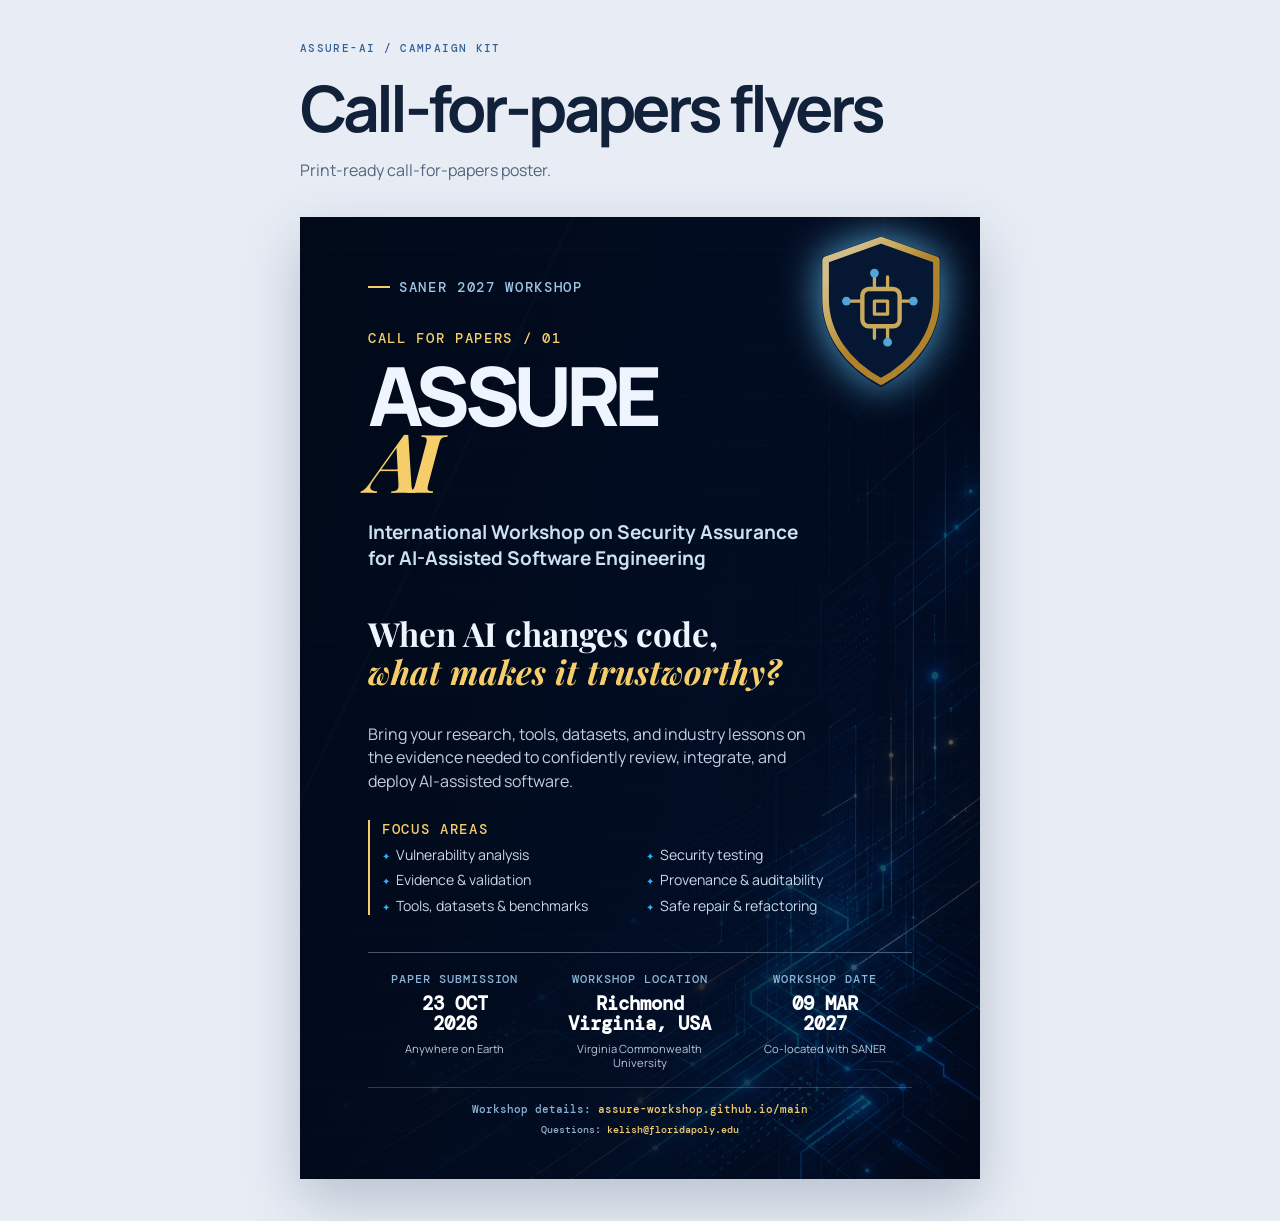
==== flyers/index.html @ e517605e "Adding workshop flyers Co-Authored-By: Claude Sonnet 5 <noreply@anthropic.com>" ====
<!doctype html>
<html lang="en">
<head>
  <meta charset="utf-8">
  <meta name="viewport" content="width=device-width, initial-scale=1">
  <meta name="description" content="ASSURE-AI 2027 call-for-papers campaign flyers.">
  <title>ASSURE-AI 2027 — Campaign Flyers</title>
  <link rel="stylesheet" href="flyers.css">
</head>
<body>
  <main>
    <header class="campaign-intro">
      <p class="overline">ASSURE-AI / Campaign kit</p>
      <h1>Call-for-papers flyers</h1>
      <p>Print-ready call-for-papers poster.</p>
    </header>

    <section class="artboard poster" aria-label="A4 print poster">
      <div class="visual"></div><div class="mesh"></div>
      <div class="poster-content">
        <p class="kicker"><span></span> SANER 2027 workshop</p>
        <p class="issue">CALL FOR PAPERS / 01</p>
        <h2>ASSURE<br><i>AI</i></h2>
        <p class="deck">International Workshop on Security Assurance for AI-Assisted Software Engineering</p>
        <div class="question">When AI changes code,<br><strong>what makes it trustworthy?</strong></div>
        <p class="copy">Bring your research, tools, datasets, and industry lessons on the evidence needed to confidently review, integrate, and deploy AI-assisted software.</p>
        <section class="focus-areas" aria-label="Focus areas">
          <p>Focus areas</p>
          <ul>
            <li>Vulnerability analysis</li>
            <li>Security testing</li>
            <li>Evidence &amp; validation</li>
            <li>Provenance &amp; auditability</li>
            <li>Tools, datasets &amp; benchmarks</li>
            <li>Safe repair &amp; refactoring</li>
          </ul>
        </section>
        <section class="event-panel" aria-label="Workshop location, website, and submission date">
          <div class="event-details">
            <div class="event-submission">
              <p>Paper submission</p>
              <strong>23 OCT<br>2026</strong>
              <small>Anywhere on Earth</small>
            </div>
            <div class="event-location">
              <p>Workshop location</p>
              <strong>Richmond<br>Virginia, USA</strong>
              <small>Virginia Commonwealth University</small>
            </div>
            <div class="event-date">
              <p>Workshop date</p>
              <strong>09 MAR<br>2027</strong>
              <small>Co-located with SANER</small>
            </div>
          </div>
          <div class="submission-strip">
            <p>Workshop details: <a href="https://assure-workshop.github.io/main/" target="_blank" rel="noopener">assure-workshop.github.io/main</a></p>
            <p>Questions: <a href="mailto:kelish@floridapoly.edu">kelish@floridapoly.edu</a></p>
          </div>
        </section>
      </div>
    </section>

  </main>
</body>
</html>
---- flyers/flyers.css ----
@import url('https://fonts.googleapis.com/css2?family=DM+Mono:wght@400;500&family=Manrope:wght@500;700;800&family=Playfair+Display:ital,wght@0,700;1,700&display=swap');

:root { --ink:#eef5ff; --blue:#06152d; --gold:#f5cd6b; --cyan:#29b7ff; }
* { box-sizing:border-box; }
body { margin:0; background:#e8edf5; color:#12213a; font-family:Manrope,Arial,sans-serif; }
main { max-width:1450px; margin:auto; padding:42px; display:flex; flex-direction:column; align-items:center; gap:36px; }
.campaign-intro { width:min(100%,680px); }
.campaign-intro p { margin:0; color:#52657e; }.campaign-intro h1 { margin:.12em 0; font-size:clamp(2rem,5vw,4rem); letter-spacing:-.06em; }
.overline,.issue,.kicker { font:500 .71rem/1.3 "DM Mono",monospace; letter-spacing:.12em; text-transform:uppercase; }
.overline { color:#316194!important; }
.artboard { position:relative; overflow:hidden; isolation:isolate; color:var(--ink); background:var(--blue); box-shadow:0 22px 55px #1c34513c; }
.visual { position:absolute; inset:0; background-image:linear-gradient(100deg,rgba(1,10,25,.98) 2%,rgba(2,13,35,.91) 58%,rgba(2,10,28,.56) 100%),url('assets/blueprint-backdrop.png'); background-size:cover; background-position:center; z-index:-2; }
.mesh { position:absolute; inset:0; z-index:-1; opacity:.22; background:linear-gradient(115deg,transparent 24%,#4ebeff1c 24.1%,transparent 24.4%),repeating-linear-gradient(0deg,transparent 0 47px,#52b6ff0c 48px 49px); mix-blend-mode:screen; }
.poster { grid-row:span 2; width:min(100%,680px); aspect-ratio:210/297; justify-self:center; container-type:inline-size; }
.poster::after { content:""; position:absolute; z-index:-1; width:25%; aspect-ratio:1; right:2%; top:1%; background:url('assets/assure-ai-icon.svg') center/contain no-repeat; opacity:.82; filter:drop-shadow(0 0 20px #64c7ff); pointer-events:none; }
.poster-content { height:100%; padding:9% 10% 6%; display:flex; flex-direction:column; }.kicker { margin:0; color:#9fc6e6; display:flex; align-items:center; gap:9px; font-size:clamp(.86rem,2.05cqw,1rem); }.kicker span{width:22px;height:2px;background:var(--gold);display:inline-block}.issue { color:var(--gold); margin:6% 0 0; font-size:clamp(.86rem,2.05cqw,1rem); }
.poster h2 { margin:.18em 0 0; font-size:clamp(3.6rem,12cqw,5.25rem); line-height:.8; letter-spacing:-.08em; font-weight:800; } h2 i { font-family:"Playfair Display",serif; font-weight:700; color:var(--gold); letter-spacing:-.13em; }
.poster .deck { max-width:23em; margin:1.35em 0 0; font-size:clamp(1.12rem,2.8cqw,1.38rem); line-height:1.36; font-weight:700; color:#cde1f5; }.poster .question { margin-top:8%; font:700 clamp(1.72rem,4.9cqw,2.35rem)/1.13 "Playfair Display",serif; }.question strong,.big-line strong,.x-bottom strong { color:var(--gold); font-style:italic; }
.poster .copy { max-width:28em; margin:6% 0 0; font-size:clamp(1rem,2.35cqw,1.15rem); line-height:1.45; color:#bfd0e3; }.focus-areas{margin-top:5%;max-width:33em;border-left:2px solid var(--gold);padding-left:12px}.focus-areas p{margin:0 0 8px;color:var(--gold);font:500 clamp(.86rem,2.05cqw,1rem) "DM Mono",monospace;letter-spacing:.12em;text-transform:uppercase}.focus-areas ul{display:grid;grid-template-columns:1fr 1fr;gap:7px 14px;margin:0;padding:0;list-style:none}.focus-areas li{font-size:clamp(.88rem,2.05cqw,1rem);line-height:1.3;color:#c9d9e8}.focus-areas li::before{content:"✦";color:var(--cyan);font-size:.72em;margin-right:6px}.event-panel{margin-top:auto;padding-top:18px;border-top:1px solid #a7c5df68}.event-details{display:grid;grid-template-columns:repeat(3,minmax(0,1fr));gap:12px;align-items:start}.event-panel p{margin:0 0 7px;color:#8bb4d7;font:500 clamp(.76rem,1.7cqw,.9rem) "DM Mono",monospace;letter-spacing:.08em;text-transform:uppercase}.event-panel strong{display:block;color:#fff;font:700 clamp(1.15rem,2.75cqw,1.48rem)/1.08 "DM Mono",monospace}.event-panel small{display:block;margin-top:7px;color:#b9c9d8;font-size:clamp(.7rem,1.5cqw,.8rem);line-height:1.3}.submission-strip{margin-top:16px;padding-top:13px;border-top:1px solid #a7c5df45;text-align:center;color:#b9c9d8}.submission-strip p{margin:0;font:500 clamp(.7rem,1.45cqw,.78rem)/1.55 "DM Mono",monospace;letter-spacing:0;text-transform:none}.submission-strip p+p{margin-top:4px;color:#93b1ca;font-size:clamp(.64rem,1.3cqw,.72rem)}.submission-strip strong{display:inline;color:#edf5ff;font:inherit;font-weight:700}.submission-strip a{color:var(--gold);text-decoration:none}.submission-strip a:hover{text-decoration:underline}.side-label{position:absolute;right:1.5%;bottom:5%;writing-mode:vertical-rl;font:500 clamp(.72rem,1.55cqw,.84rem) "DM Mono",monospace;letter-spacing:.1em;color:#b9cde0a3}
.linkedin { width:min(100%,680px); aspect-ratio:1/1; }.social-content,.story-content{height:100%;padding:9%;display:flex;flex-direction:column}.social-content h2{font-size:clamp(4rem,11vw,7rem)}.big-line{font:700 clamp(1.5rem,3.5vw,2.6rem)/1.12 "Playfair Display",serif;margin:10% 0 0}.date-pill{margin-top:auto;display:flex;align-items:baseline;gap:8px;padding:11px 0;border-top:1px solid #abc8df70;border-bottom:1px solid #abc8df70}.date-pill b{font:500 clamp(.98rem,2vw,1.5rem) "DM Mono",monospace;color:white}.date-pill em{font:.65rem "DM Mono",monospace;color:var(--gold);font-style:normal}.tiny{font-size:.62rem;line-height:1.65;color:#b5c6d7;margin:16px 0 0}
.x-card { grid-column:1/-1; aspect-ratio:1.91/1; }.x-card .visual{background-position:center 58%}.x-content{height:100%;padding:6% 7%;display:flex;flex-direction:column}.x-content h2{font-size:clamp(3.2rem,8vw,7rem)}.x-content .deck{margin-top:1em;max-width:34em}.x-bottom{display:flex;align-items:end;justify-content:space-between;gap:2em;margin-top:auto}.x-bottom p{margin:0;font:700 clamp(1.2rem,3vw,2.5rem)/1.08 "Playfair Display",serif}.x-bottom .date-pill{margin:0;min-width:200px;display:grid;gap:4px;border-bottom:0}.x-bottom .date-pill b{font-size:1rem}
.story { width:min(100%,460px); justify-self:center; aspect-ratio:9/16; }.story .visual{background-position:57% center}.story-content{padding:12% 10%}.story h2{font-size:clamp(4rem,13vw,6rem)}.story .big-line{margin-top:20%}.story .date-pill{margin-top:auto;display:grid;gap:5px}.story .date-pill b{font-size:1.5rem;line-height:1}
.event-submission,
.event-location,
.event-date { text-align:center; }

@media(max-width:820px){main{display:block;padding:18px}.campaign-intro{margin:0 0 30px}.artboard{margin:0 auto 28px}.poster{max-width:510px}.x-card{aspect-ratio:1.35/1}.x-bottom{align-items:start;flex-direction:column}.x-bottom .date-pill{margin-top:10px}.poster-footer{font-size:.62rem}}
@media print { @page{size:680px 961px;margin:0}*{-webkit-print-color-adjust:exact;print-color-adjust:exact}body{background:white}main{display:block;padding:0}.campaign-intro{display:none}.artboard{box-shadow:none;break-after:page;margin:0}.poster{width:680px;height:961px;aspect-ratio:auto}.linkedin,.x-card,.story{display:none} }
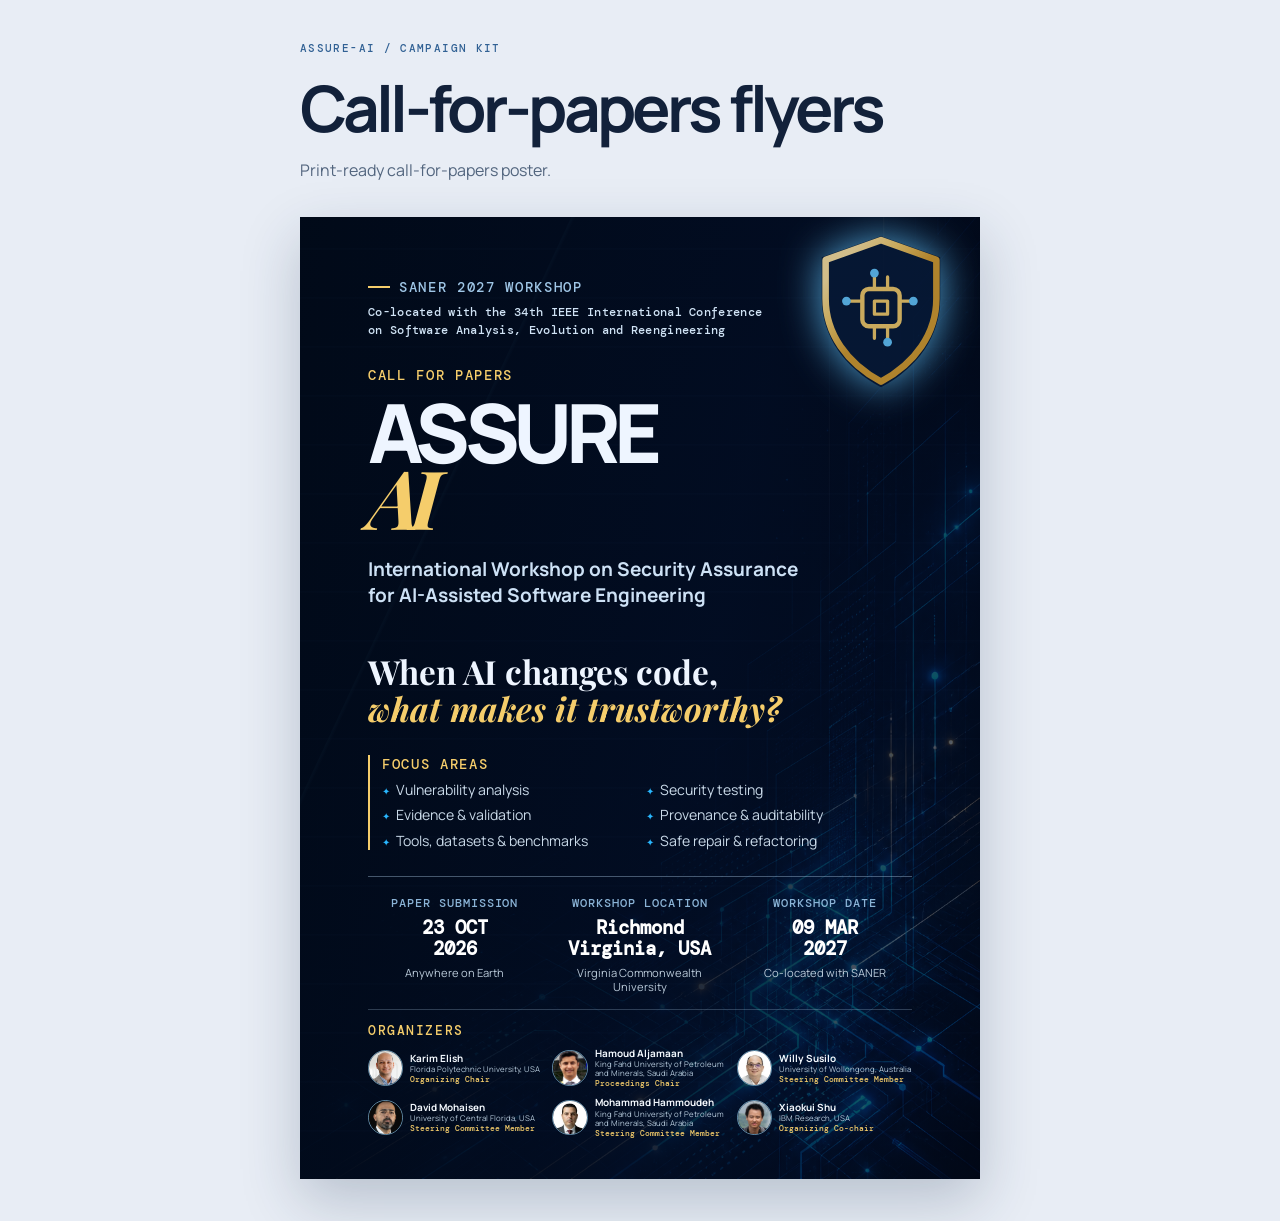
==== commit 6eb0d7f9: "Update flyers Co-Authored-By: Claude Sonnet 5 <noreply@anthropic.com>" ====
--- a/flyers/index.html
+++ b/flyers/index.html
@@ -19,11 +19,11 @@
       <div class="visual"></div><div class="mesh"></div>
       <div class="poster-content">
         <p class="kicker"><span></span> SANER 2027 workshop</p>
-        <p class="issue">CALL FOR PAPERS / 01</p>
+        <p class="saner-full">Co-located with the 34th IEEE International Conference<br>on Software Analysis, Evolution and Reengineering</p>
+        <p class="issue">CALL FOR PAPERS</p>
         <h2>ASSURE<br><i>AI</i></h2>
         <p class="deck">International Workshop on Security Assurance for AI-Assisted Software Engineering</p>
         <div class="question">When AI changes code,<br><strong>what makes it trustworthy?</strong></div>
-        <p class="copy">Bring your research, tools, datasets, and industry lessons on the evidence needed to confidently review, integrate, and deploy AI-assisted software.</p>
         <section class="focus-areas" aria-label="Focus areas">
           <p>Focus areas</p>
           <ul>
@@ -35,7 +35,7 @@
             <li>Safe repair &amp; refactoring</li>
           </ul>
         </section>
-        <section class="event-panel" aria-label="Workshop location, website, and submission date">
+        <section class="bottom-panel" aria-label="Workshop organizers and website">
           <div class="event-details">
             <div class="event-submission">
               <p>Paper submission</p>
@@ -53,9 +53,18 @@
               <small>Co-located with SANER</small>
             </div>
           </div>
-          <div class="submission-strip">
-            <p>Workshop details: <a href="https://assure-workshop.github.io/main/" target="_blank" rel="noopener">assure-workshop.github.io/main</a></p>
-            <p>Questions: <a href="mailto:kelish@floridapoly.edu">kelish@floridapoly.edu</a></p>
+          <div class="bottom-lower">
+            <div class="organizers">
+              <p>Organizers</p>
+              <div class="organizer-grid">
+                <article class="organizer-card"><img src="assets/organizers/karim.png" alt="Karim Elish"><div><strong>Karim Elish</strong><span>Florida Polytechnic University, USA</span><em>Organizing Chair</em></div></article>
+                <article class="organizer-card"><img src="assets/organizers/hamoud.png" alt="Hamoud Aljamaan"><div><strong>Hamoud Aljamaan</strong><span>King Fahd University of Petroleum and Minerals, Saudi Arabia</span><em>Proceedings Chair</em></div></article>
+                <article class="organizer-card"><img src="assets/organizers/willy.png" alt="Willy Susilo"><div><strong>Willy Susilo</strong><span>University of Wollongong, Australia</span><em>Steering Committee Member</em></div></article>
+                <article class="organizer-card"><img src="assets/organizers/david.png" alt="David Mohaisen"><div><strong>David Mohaisen</strong><span>University of Central Florida, USA</span><em>Steering Committee Member</em></div></article>
+                <article class="organizer-card"><img src="assets/organizers/hammoudeh.png" alt="Mohammad Hammoudeh"><div><strong>Mohammad Hammoudeh</strong><span>King Fahd University of Petroleum and Minerals, Saudi Arabia</span><em>Steering Committee Member</em></div></article>
+                <article class="organizer-card"><img src="assets/organizers/xiaokui.png" alt="Xiaokui Shu"><div><strong>Xiaokui Shu</strong><span>IBM Research, USA</span><em>Organizing Co-chair</em></div></article>
+              </div>
+            </div>
           </div>
         </section>
       </div>
--- a/flyers/flyers.css
+++ b/flyers/flyers.css
@@ -13,10 +13,10 @@
 .mesh { position:absolute; inset:0; z-index:-1; opacity:.22; background:linear-gradient(115deg,transparent 24%,#4ebeff1c 24.1%,transparent 24.4%),repeating-linear-gradient(0deg,transparent 0 47px,#52b6ff0c 48px 49px); mix-blend-mode:screen; }
 .poster { grid-row:span 2; width:min(100%,680px); aspect-ratio:210/297; justify-self:center; container-type:inline-size; }
 .poster::after { content:""; position:absolute; z-index:-1; width:25%; aspect-ratio:1; right:2%; top:1%; background:url('assets/assure-ai-icon.svg') center/contain no-repeat; opacity:.82; filter:drop-shadow(0 0 20px #64c7ff); pointer-events:none; }
-.poster-content { height:100%; padding:9% 10% 6%; display:flex; flex-direction:column; }.kicker { margin:0; color:#9fc6e6; display:flex; align-items:center; gap:9px; font-size:clamp(.86rem,2.05cqw,1rem); }.kicker span{width:22px;height:2px;background:var(--gold);display:inline-block}.issue { color:var(--gold); margin:6% 0 0; font-size:clamp(.86rem,2.05cqw,1rem); }
+.poster-content { height:100%; padding:9% 10% 6%; display:flex; flex-direction:column; }.kicker { margin:0; color:#9fc6e6; display:flex; align-items:center; gap:9px; font-size:clamp(.86rem,2.05cqw,1rem); }.kicker span{width:22px;height:2px;background:var(--gold);display:inline-block}.saner-full{max-width:42em;margin:8px 0 0;color:#d0e3f5;font:500 clamp(.75rem,1.7cqw,.92rem)/1.45 "DM Mono",monospace;letter-spacing:.025em}.issue { color:var(--gold); margin:5% 0 0; font-size:clamp(.86rem,2.05cqw,1rem); }
 .poster h2 { margin:.18em 0 0; font-size:clamp(3.6rem,12cqw,5.25rem); line-height:.8; letter-spacing:-.08em; font-weight:800; } h2 i { font-family:"Playfair Display",serif; font-weight:700; color:var(--gold); letter-spacing:-.13em; }
 .poster .deck { max-width:23em; margin:1.35em 0 0; font-size:clamp(1.12rem,2.8cqw,1.38rem); line-height:1.36; font-weight:700; color:#cde1f5; }.poster .question { margin-top:8%; font:700 clamp(1.72rem,4.9cqw,2.35rem)/1.13 "Playfair Display",serif; }.question strong,.big-line strong,.x-bottom strong { color:var(--gold); font-style:italic; }
-.poster .copy { max-width:28em; margin:6% 0 0; font-size:clamp(1rem,2.35cqw,1.15rem); line-height:1.45; color:#bfd0e3; }.focus-areas{margin-top:5%;max-width:33em;border-left:2px solid var(--gold);padding-left:12px}.focus-areas p{margin:0 0 8px;color:var(--gold);font:500 clamp(.86rem,2.05cqw,1rem) "DM Mono",monospace;letter-spacing:.12em;text-transform:uppercase}.focus-areas ul{display:grid;grid-template-columns:1fr 1fr;gap:7px 14px;margin:0;padding:0;list-style:none}.focus-areas li{font-size:clamp(.88rem,2.05cqw,1rem);line-height:1.3;color:#c9d9e8}.focus-areas li::before{content:"✦";color:var(--cyan);font-size:.72em;margin-right:6px}.event-panel{margin-top:auto;padding-top:18px;border-top:1px solid #a7c5df68}.event-details{display:grid;grid-template-columns:repeat(3,minmax(0,1fr));gap:12px;align-items:start}.event-panel p{margin:0 0 7px;color:#8bb4d7;font:500 clamp(.76rem,1.7cqw,.9rem) "DM Mono",monospace;letter-spacing:.08em;text-transform:uppercase}.event-panel strong{display:block;color:#fff;font:700 clamp(1.15rem,2.75cqw,1.48rem)/1.08 "DM Mono",monospace}.event-panel small{display:block;margin-top:7px;color:#b9c9d8;font-size:clamp(.7rem,1.5cqw,.8rem);line-height:1.3}.submission-strip{margin-top:16px;padding-top:13px;border-top:1px solid #a7c5df45;text-align:center;color:#b9c9d8}.submission-strip p{margin:0;font:500 clamp(.7rem,1.45cqw,.78rem)/1.55 "DM Mono",monospace;letter-spacing:0;text-transform:none}.submission-strip p+p{margin-top:4px;color:#93b1ca;font-size:clamp(.64rem,1.3cqw,.72rem)}.submission-strip strong{display:inline;color:#edf5ff;font:inherit;font-weight:700}.submission-strip a{color:var(--gold);text-decoration:none}.submission-strip a:hover{text-decoration:underline}.side-label{position:absolute;right:1.5%;bottom:5%;writing-mode:vertical-rl;font:500 clamp(.72rem,1.55cqw,.84rem) "DM Mono",monospace;letter-spacing:.1em;color:#b9cde0a3}
+.poster .copy { max-width:28em; margin:6% 0 0; font-size:clamp(1rem,2.35cqw,1.15rem); line-height:1.45; color:#bfd0e3; }.focus-areas{margin-top:5%;max-width:33em;border-left:2px solid var(--gold);padding-left:12px}.focus-areas p{margin:0 0 8px;color:var(--gold);font:500 clamp(.86rem,2.05cqw,1rem) "DM Mono",monospace;letter-spacing:.12em;text-transform:uppercase}.focus-areas ul{display:grid;grid-template-columns:1fr 1fr;gap:7px 14px;margin:0;padding:0;list-style:none}.focus-areas li{font-size:clamp(.88rem,2.05cqw,.98rem);line-height:1.3;color:#c9d9e8}.focus-areas li::before{content:"✦";color:var(--cyan);font-size:.72em;margin-right:6px}.bottom-panel{margin-top:auto;padding-top:18px;border-top:1px solid #a7c5df68}.event-details{display:grid;grid-template-columns:repeat(3,minmax(0,1fr));gap:12px;align-items:start}.event-details p{margin:0 0 7px;color:#8bb4d7;font:500 clamp(.76rem,1.7cqw,.9rem) "DM Mono",monospace;letter-spacing:.08em;text-transform:uppercase}.event-details strong{display:block;color:#fff;font:700 clamp(1.15rem,2.75cqw,1.48rem)/1.08 "DM Mono",monospace}.event-details small{display:block;margin-top:7px;color:#b9c9d8;font-size:clamp(.7rem,1.5cqw,.8rem);line-height:1.3}.bottom-lower{margin-top:14px;padding-top:12px;border-top:1px solid #a7c5df45}.organizers p{margin:0 0 9px;color:var(--gold);font:500 clamp(.82rem,1.85cqw,.96rem) "DM Mono",monospace;letter-spacing:.12em;text-transform:uppercase}.organizers ul{display:grid;grid-template-columns:1fr;gap:7px;margin:0;padding:0;list-style:none}.organizers li{font-size:clamp(.66rem,1.45cqw,.78rem);line-height:1.35;color:#d0e0ef}.organizers li::before{content:"·";color:var(--cyan);font-weight:700;margin-right:5px}.organizers li strong{color:#f0f6fc;font-weight:700}.organizers li span{color:#afc4d6}.side-label{position:absolute;right:1.5%;bottom:5%;writing-mode:vertical-rl;font:500 clamp(.72rem,1.55cqw,.84rem) "DM Mono",monospace;letter-spacing:.1em;color:#b9cde0a3}
 .linkedin { width:min(100%,680px); aspect-ratio:1/1; }.social-content,.story-content{height:100%;padding:9%;display:flex;flex-direction:column}.social-content h2{font-size:clamp(4rem,11vw,7rem)}.big-line{font:700 clamp(1.5rem,3.5vw,2.6rem)/1.12 "Playfair Display",serif;margin:10% 0 0}.date-pill{margin-top:auto;display:flex;align-items:baseline;gap:8px;padding:11px 0;border-top:1px solid #abc8df70;border-bottom:1px solid #abc8df70}.date-pill b{font:500 clamp(.98rem,2vw,1.5rem) "DM Mono",monospace;color:white}.date-pill em{font:.65rem "DM Mono",monospace;color:var(--gold);font-style:normal}.tiny{font-size:.62rem;line-height:1.65;color:#b5c6d7;margin:16px 0 0}
 .x-card { grid-column:1/-1; aspect-ratio:1.91/1; }.x-card .visual{background-position:center 58%}.x-content{height:100%;padding:6% 7%;display:flex;flex-direction:column}.x-content h2{font-size:clamp(3.2rem,8vw,7rem)}.x-content .deck{margin-top:1em;max-width:34em}.x-bottom{display:flex;align-items:end;justify-content:space-between;gap:2em;margin-top:auto}.x-bottom p{margin:0;font:700 clamp(1.2rem,3vw,2.5rem)/1.08 "Playfair Display",serif}.x-bottom .date-pill{margin:0;min-width:200px;display:grid;gap:4px;border-bottom:0}.x-bottom .date-pill b{font-size:1rem}
 .story { width:min(100%,460px); justify-self:center; aspect-ratio:9/16; }.story .visual{background-position:57% center}.story-content{padding:12% 10%}.story h2{font-size:clamp(4rem,13vw,6rem)}.story .big-line{margin-top:20%}.story .date-pill{margin-top:auto;display:grid;gap:5px}.story .date-pill b{font-size:1.5rem;line-height:1}
@@ -24,5 +24,13 @@
 .event-location,
 .event-date { text-align:center; }
 
+.organizer-grid { display:grid; grid-template-columns:repeat(3,minmax(0,1fr)); gap:9px; }
+.organizer-card { display:flex; align-items:center; gap:7px; min-width:0; }
+.organizer-card img { flex:0 0 auto; width:clamp(30px,5.2cqw,38px); aspect-ratio:1; object-fit:cover; border-radius:50%; border:1px solid #93cbe8a8; }
+.organizer-card div { display:grid; min-width:0; gap:1px; }
+.organizer-card strong { color:#f3f8fd; font-size:clamp(.62rem,1.35cqw,.73rem); line-height:1.12; }
+.organizer-card span { color:#b6cadb; font-size:clamp(.49rem,1.03cqw,.58rem); line-height:1.18; }
+.organizer-card em { color:var(--gold); font:500 clamp(.48rem,.98cqw,.56rem)/1.16 "DM Mono",monospace; font-style:normal; }
+
 @media(max-width:820px){main{display:block;padding:18px}.campaign-intro{margin:0 0 30px}.artboard{margin:0 auto 28px}.poster{max-width:510px}.x-card{aspect-ratio:1.35/1}.x-bottom{align-items:start;flex-direction:column}.x-bottom .date-pill{margin-top:10px}.poster-footer{font-size:.62rem}}
 @media print { @page{size:680px 961px;margin:0}*{-webkit-print-color-adjust:exact;print-color-adjust:exact}body{background:white}main{display:block;padding:0}.campaign-intro{display:none}.artboard{box-shadow:none;break-after:page;margin:0}.poster{width:680px;height:961px;aspect-ratio:auto}.linkedin,.x-card,.story{display:none} }
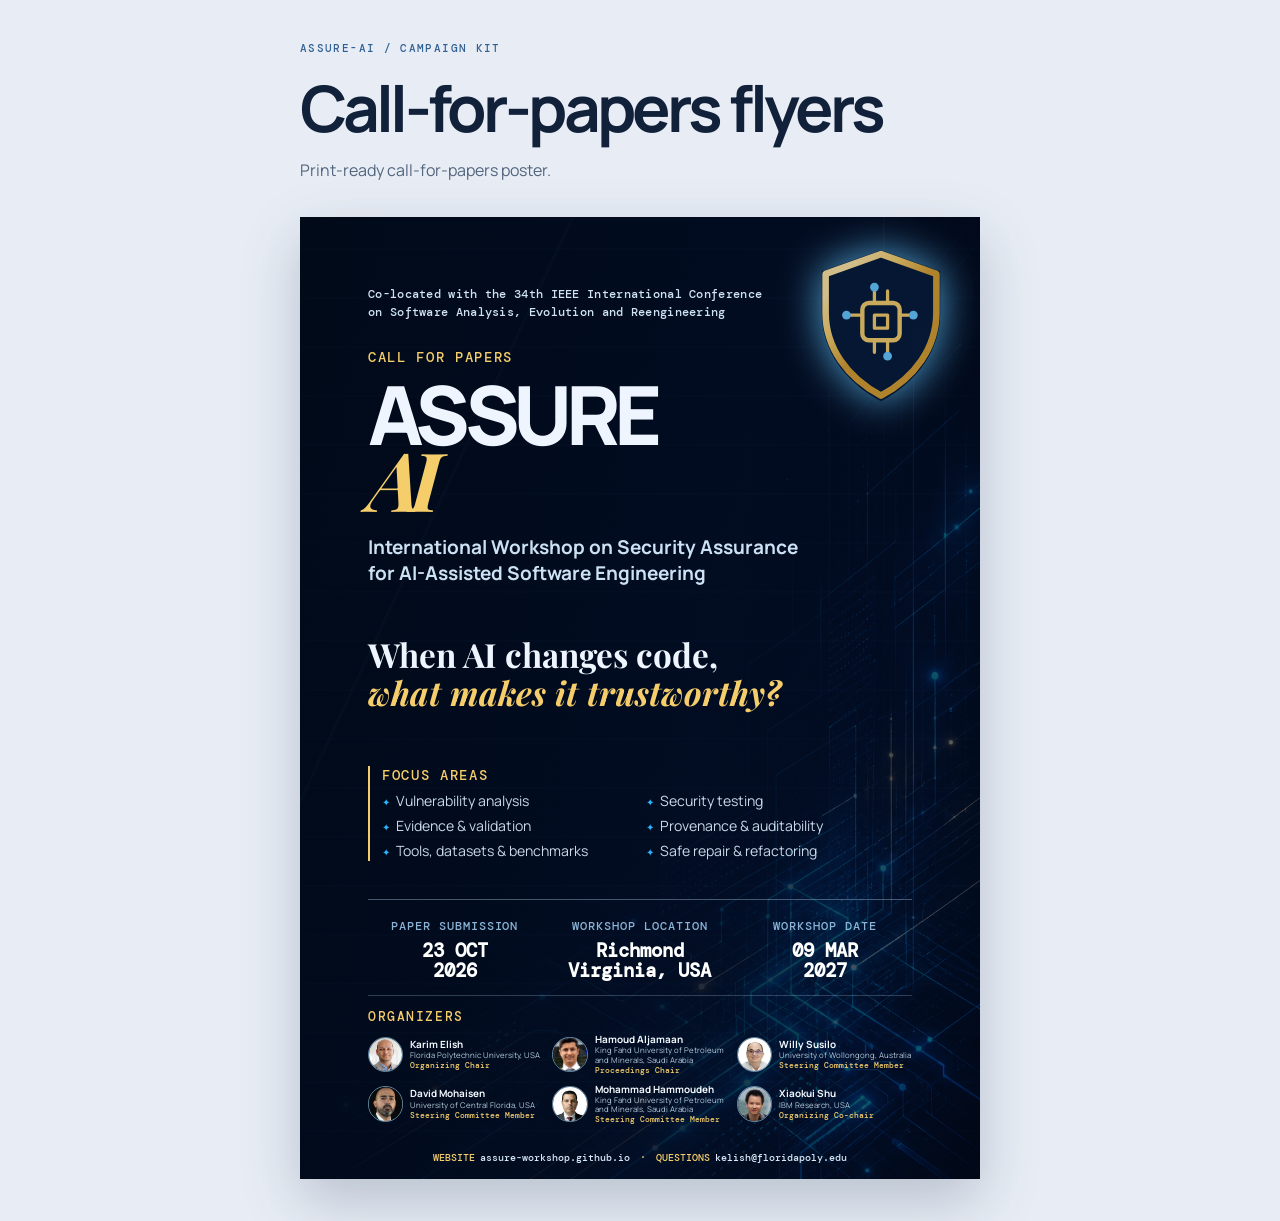
==== commit 0d82f468: "Update flyer Co-Authored-By: Claude Sonnet 5 <noreply@anthropic.com>" ====
--- a/flyers/index.html
+++ b/flyers/index.html
@@ -18,7 +18,6 @@
     <section class="artboard poster" aria-label="A4 print poster">
       <div class="visual"></div><div class="mesh"></div>
       <div class="poster-content">
-        <p class="kicker"><span></span> SANER 2027 workshop</p>
         <p class="saner-full">Co-located with the 34th IEEE International Conference<br>on Software Analysis, Evolution and Reengineering</p>
         <p class="issue">CALL FOR PAPERS</p>
         <h2>ASSURE<br><i>AI</i></h2>
@@ -40,17 +39,14 @@
             <div class="event-submission">
               <p>Paper submission</p>
               <strong>23 OCT<br>2026</strong>
-              <small>Anywhere on Earth</small>
             </div>
             <div class="event-location">
               <p>Workshop location</p>
               <strong>Richmond<br>Virginia, USA</strong>
-              <small>Virginia Commonwealth University</small>
             </div>
             <div class="event-date">
               <p>Workshop date</p>
               <strong>09 MAR<br>2027</strong>
-              <small>Co-located with SANER</small>
             </div>
           </div>
           <div class="bottom-lower">
@@ -68,6 +64,11 @@
           </div>
         </section>
       </div>
+      <p class="workshop-contact">
+        <span class="contact-item"><b>Website</b><a href="https://assure-workshop.github.io">assure-workshop.github.io</a></span>
+        <span>·</span>
+        <span class="contact-item"><b>Questions</b><a href="mailto:kelish@floridapoly.edu">kelish@floridapoly.edu</a></span>
+      </p>
     </section>
 
   </main>
--- a/flyers/flyers.css
+++ b/flyers/flyers.css
@@ -12,11 +12,11 @@
 .visual { position:absolute; inset:0; background-image:linear-gradient(100deg,rgba(1,10,25,.98) 2%,rgba(2,13,35,.91) 58%,rgba(2,10,28,.56) 100%),url('assets/blueprint-backdrop.png'); background-size:cover; background-position:center; z-index:-2; }
 .mesh { position:absolute; inset:0; z-index:-1; opacity:.22; background:linear-gradient(115deg,transparent 24%,#4ebeff1c 24.1%,transparent 24.4%),repeating-linear-gradient(0deg,transparent 0 47px,#52b6ff0c 48px 49px); mix-blend-mode:screen; }
 .poster { grid-row:span 2; width:min(100%,680px); aspect-ratio:210/297; justify-self:center; container-type:inline-size; }
-.poster::after { content:""; position:absolute; z-index:-1; width:25%; aspect-ratio:1; right:2%; top:1%; background:url('assets/assure-ai-icon.svg') center/contain no-repeat; opacity:.82; filter:drop-shadow(0 0 20px #64c7ff); pointer-events:none; }
+.poster::after { content:""; position:absolute; z-index:-1; width:25%; aspect-ratio:1; right:2%; top:2.5%; background:url('assets/assure-ai-icon.svg') center/contain no-repeat; opacity:.82; filter:drop-shadow(0 0 20px #64c7ff); pointer-events:none; }
 .poster-content { height:100%; padding:9% 10% 6%; display:flex; flex-direction:column; }.kicker { margin:0; color:#9fc6e6; display:flex; align-items:center; gap:9px; font-size:clamp(.86rem,2.05cqw,1rem); }.kicker span{width:22px;height:2px;background:var(--gold);display:inline-block}.saner-full{max-width:42em;margin:8px 0 0;color:#d0e3f5;font:500 clamp(.75rem,1.7cqw,.92rem)/1.45 "DM Mono",monospace;letter-spacing:.025em}.issue { color:var(--gold); margin:5% 0 0; font-size:clamp(.86rem,2.05cqw,1rem); }
 .poster h2 { margin:.18em 0 0; font-size:clamp(3.6rem,12cqw,5.25rem); line-height:.8; letter-spacing:-.08em; font-weight:800; } h2 i { font-family:"Playfair Display",serif; font-weight:700; color:var(--gold); letter-spacing:-.13em; }
-.poster .deck { max-width:23em; margin:1.35em 0 0; font-size:clamp(1.12rem,2.8cqw,1.38rem); line-height:1.36; font-weight:700; color:#cde1f5; }.poster .question { margin-top:8%; font:700 clamp(1.72rem,4.9cqw,2.35rem)/1.13 "Playfair Display",serif; }.question strong,.big-line strong,.x-bottom strong { color:var(--gold); font-style:italic; }
-.poster .copy { max-width:28em; margin:6% 0 0; font-size:clamp(1rem,2.35cqw,1.15rem); line-height:1.45; color:#bfd0e3; }.focus-areas{margin-top:5%;max-width:33em;border-left:2px solid var(--gold);padding-left:12px}.focus-areas p{margin:0 0 8px;color:var(--gold);font:500 clamp(.86rem,2.05cqw,1rem) "DM Mono",monospace;letter-spacing:.12em;text-transform:uppercase}.focus-areas ul{display:grid;grid-template-columns:1fr 1fr;gap:7px 14px;margin:0;padding:0;list-style:none}.focus-areas li{font-size:clamp(.88rem,2.05cqw,.98rem);line-height:1.3;color:#c9d9e8}.focus-areas li::before{content:"✦";color:var(--cyan);font-size:.72em;margin-right:6px}.bottom-panel{margin-top:auto;padding-top:18px;border-top:1px solid #a7c5df68}.event-details{display:grid;grid-template-columns:repeat(3,minmax(0,1fr));gap:12px;align-items:start}.event-details p{margin:0 0 7px;color:#8bb4d7;font:500 clamp(.76rem,1.7cqw,.9rem) "DM Mono",monospace;letter-spacing:.08em;text-transform:uppercase}.event-details strong{display:block;color:#fff;font:700 clamp(1.15rem,2.75cqw,1.48rem)/1.08 "DM Mono",monospace}.event-details small{display:block;margin-top:7px;color:#b9c9d8;font-size:clamp(.7rem,1.5cqw,.8rem);line-height:1.3}.bottom-lower{margin-top:14px;padding-top:12px;border-top:1px solid #a7c5df45}.organizers p{margin:0 0 9px;color:var(--gold);font:500 clamp(.82rem,1.85cqw,.96rem) "DM Mono",monospace;letter-spacing:.12em;text-transform:uppercase}.organizers ul{display:grid;grid-template-columns:1fr;gap:7px;margin:0;padding:0;list-style:none}.organizers li{font-size:clamp(.66rem,1.45cqw,.78rem);line-height:1.35;color:#d0e0ef}.organizers li::before{content:"·";color:var(--cyan);font-weight:700;margin-right:5px}.organizers li strong{color:#f0f6fc;font-weight:700}.organizers li span{color:#afc4d6}.side-label{position:absolute;right:1.5%;bottom:5%;writing-mode:vertical-rl;font:500 clamp(.72rem,1.55cqw,.84rem) "DM Mono",monospace;letter-spacing:.1em;color:#b9cde0a3}
+.poster .deck { max-width:23em; margin:1.15em 0 0; font-size:clamp(1.12rem,2.8cqw,1.38rem); line-height:1.36; font-weight:700; color:#cde1f5; }.poster .question { margin-top:9%; font:700 clamp(1.72rem,4.9cqw,2.35rem)/1.13 "Playfair Display",serif; }.question strong,.big-line strong,.x-bottom strong { color:var(--gold); font-style:italic; }
+.poster .copy { max-width:28em; margin:6% 0 0; font-size:clamp(1rem,2.35cqw,1.15rem); line-height:1.45; color:#bfd0e3; }.focus-areas{margin-top:10%;max-width:33em;border-left:2px solid var(--gold);padding-left:12px}.focus-areas p{margin:0 0 8px;color:var(--gold);font:500 clamp(.86rem,2.05cqw,1rem) "DM Mono",monospace;letter-spacing:.12em;text-transform:uppercase}.focus-areas ul{display:grid;grid-template-columns:1fr 1fr;gap:7px 14px;margin:0;padding:0;list-style:none}.focus-areas li{font-size:clamp(.88rem,2.05cqw,.98rem);line-height:1.3;color:#c9d9e8}.focus-areas li::before{content:"✦";color:var(--cyan);font-size:.72em;margin-right:6px}.bottom-panel{display:flex;flex:1;flex-direction:column;min-height:0;margin-top:7%;padding-top:18px;border-top:1px solid #a7c5df68}.event-details{display:grid;grid-template-columns:repeat(3,minmax(0,1fr));gap:12px;align-items:start}.event-details p{margin:0 0 7px;color:#8bb4d7;font:500 clamp(.76rem,1.7cqw,.9rem) "DM Mono",monospace;letter-spacing:.08em;text-transform:uppercase}.event-details strong{display:block;color:#fff;font:700 clamp(1.15rem,2.75cqw,1.48rem)/1.08 "DM Mono",monospace}.event-details small{display:block;margin-top:7px;color:#b9c9d8;font-size:clamp(.7rem,1.5cqw,.8rem);line-height:1.3}.bottom-lower{margin-top:auto;padding-top:12px;border-top:1px solid #a7c5df45}.organizers p{margin:0 0 9px;color:var(--gold);font:500 clamp(.82rem,1.85cqw,.96rem) "DM Mono",monospace;letter-spacing:.12em;text-transform:uppercase}.organizers ul{display:grid;grid-template-columns:1fr;gap:7px;margin:0;padding:0;list-style:none}.organizers li{font-size:clamp(.66rem,1.45cqw,.78rem);line-height:1.35;color:#d0e0ef}.organizers li::before{content:"·";color:var(--cyan);font-weight:700;margin-right:5px}.organizers li strong{color:#f0f6fc;font-weight:700}.organizers li span{color:#afc4d6}.side-label{position:absolute;right:1.5%;bottom:5%;writing-mode:vertical-rl;font:500 clamp(.72rem,1.55cqw,.84rem) "DM Mono",monospace;letter-spacing:.1em;color:#b9cde0a3}
 .linkedin { width:min(100%,680px); aspect-ratio:1/1; }.social-content,.story-content{height:100%;padding:9%;display:flex;flex-direction:column}.social-content h2{font-size:clamp(4rem,11vw,7rem)}.big-line{font:700 clamp(1.5rem,3.5vw,2.6rem)/1.12 "Playfair Display",serif;margin:10% 0 0}.date-pill{margin-top:auto;display:flex;align-items:baseline;gap:8px;padding:11px 0;border-top:1px solid #abc8df70;border-bottom:1px solid #abc8df70}.date-pill b{font:500 clamp(.98rem,2vw,1.5rem) "DM Mono",monospace;color:white}.date-pill em{font:.65rem "DM Mono",monospace;color:var(--gold);font-style:normal}.tiny{font-size:.62rem;line-height:1.65;color:#b5c6d7;margin:16px 0 0}
 .x-card { grid-column:1/-1; aspect-ratio:1.91/1; }.x-card .visual{background-position:center 58%}.x-content{height:100%;padding:6% 7%;display:flex;flex-direction:column}.x-content h2{font-size:clamp(3.2rem,8vw,7rem)}.x-content .deck{margin-top:1em;max-width:34em}.x-bottom{display:flex;align-items:end;justify-content:space-between;gap:2em;margin-top:auto}.x-bottom p{margin:0;font:700 clamp(1.2rem,3vw,2.5rem)/1.08 "Playfair Display",serif}.x-bottom .date-pill{margin:0;min-width:200px;display:grid;gap:4px;border-bottom:0}.x-bottom .date-pill b{font-size:1rem}
 .story { width:min(100%,460px); justify-self:center; aspect-ratio:9/16; }.story .visual{background-position:57% center}.story-content{padding:12% 10%}.story h2{font-size:clamp(4rem,13vw,6rem)}.story .big-line{margin-top:20%}.story .date-pill{margin-top:auto;display:grid;gap:5px}.story .date-pill b{font-size:1.5rem;line-height:1}
@@ -31,6 +31,13 @@
 .organizer-card strong { color:#f3f8fd; font-size:clamp(.62rem,1.35cqw,.73rem); line-height:1.12; }
 .organizer-card span { color:#b6cadb; font-size:clamp(.49rem,1.03cqw,.58rem); line-height:1.18; }
 .organizer-card em { color:var(--gold); font:500 clamp(.48rem,.98cqw,.56rem)/1.16 "DM Mono",monospace; font-style:normal; }
+.workshop-contact { position:absolute; right:10%; bottom:1.3%; left:10%; z-index:2; display:flex; justify-content:center; gap:8px; margin:0; color:#b9d7ec; font:500 clamp(.48rem,1.02cqw,.58rem)/1.2 "DM Mono",monospace; white-space:nowrap; }
+.workshop-contact a { color:#d7e8f7; text-decoration:none; }
+.workshop-contact span { color:var(--gold); }
+.bottom-panel { padding-bottom:2.5%; }
+.workshop-contact { bottom:1.6%; gap:10px; font-size:clamp(.6rem,1.25cqw,.72rem); }
+.workshop-contact .contact-item { display:inline-flex; gap:5px; color:#d7e8f7; }
+.workshop-contact .contact-item b { color:var(--gold); font-weight:500; text-transform:uppercase; }
 
 @media(max-width:820px){main{display:block;padding:18px}.campaign-intro{margin:0 0 30px}.artboard{margin:0 auto 28px}.poster{max-width:510px}.x-card{aspect-ratio:1.35/1}.x-bottom{align-items:start;flex-direction:column}.x-bottom .date-pill{margin-top:10px}.poster-footer{font-size:.62rem}}
 @media print { @page{size:680px 961px;margin:0}*{-webkit-print-color-adjust:exact;print-color-adjust:exact}body{background:white}main{display:block;padding:0}.campaign-intro{display:none}.artboard{box-shadow:none;break-after:page;margin:0}.poster{width:680px;height:961px;aspect-ratio:auto}.linkedin,.x-card,.story{display:none} }
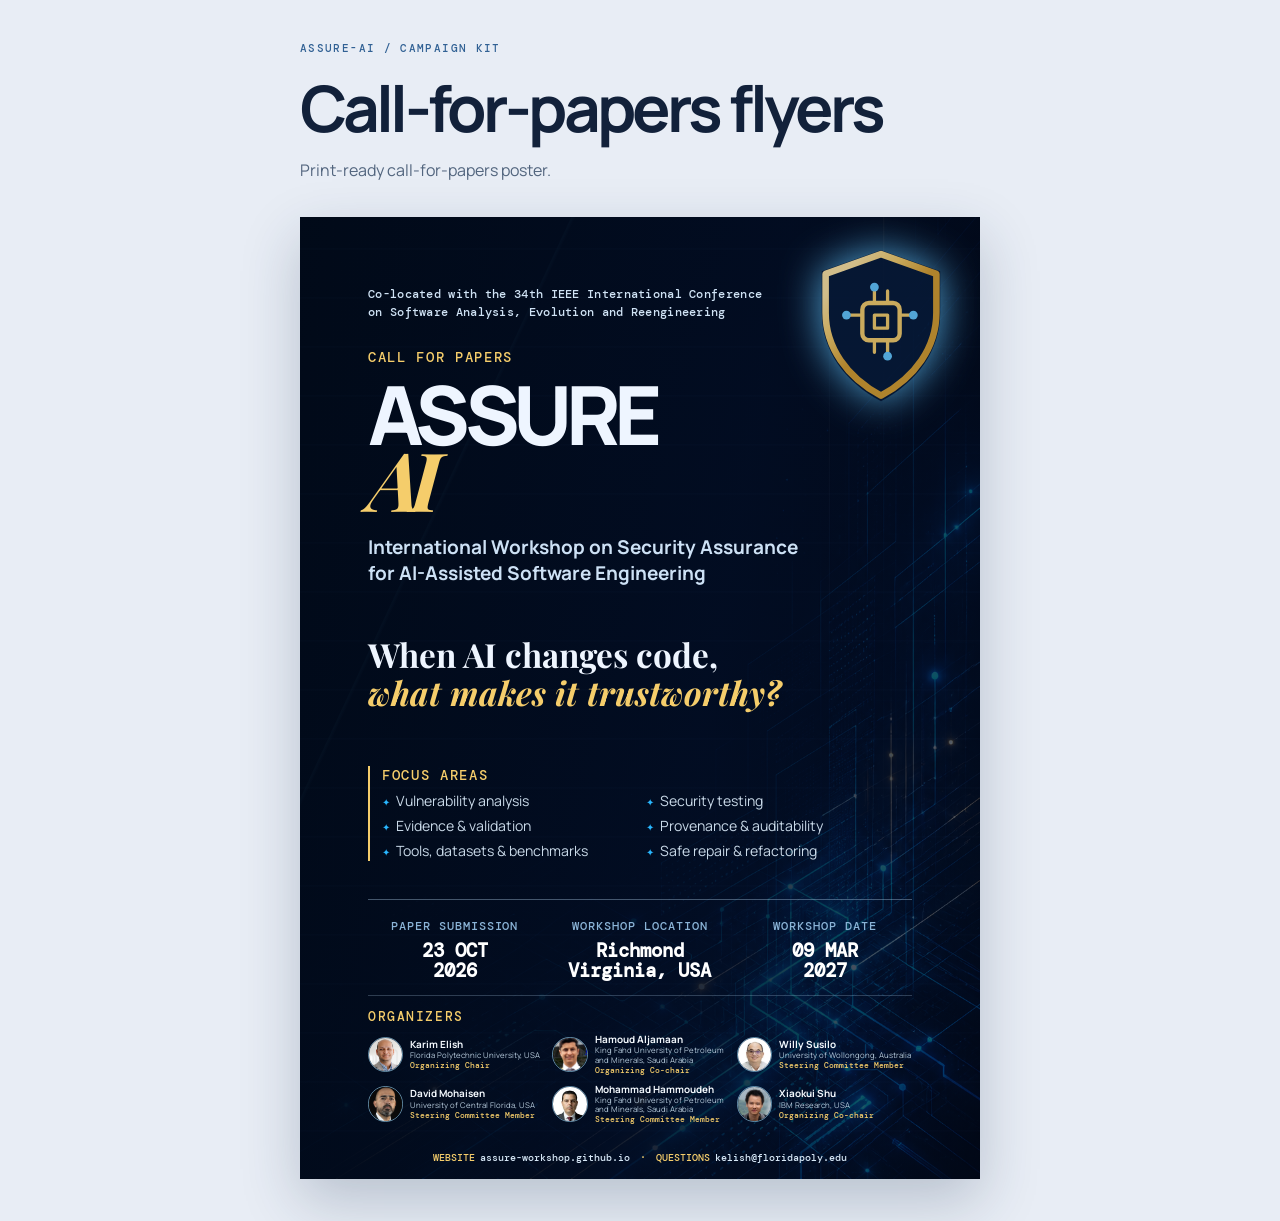
==== commit 9525f7c8: "Update website views Co-Authored-By: Claude Sonnet 5 <noreply@anthropic.com>" ====
--- a/flyers/index.html
+++ b/flyers/index.html
@@ -54,7 +54,7 @@
               <p>Organizers</p>
               <div class="organizer-grid">
                 <article class="organizer-card"><img src="assets/organizers/karim.png" alt="Karim Elish"><div><strong>Karim Elish</strong><span>Florida Polytechnic University, USA</span><em>Organizing Chair</em></div></article>
-                <article class="organizer-card"><img src="assets/organizers/hamoud.png" alt="Hamoud Aljamaan"><div><strong>Hamoud Aljamaan</strong><span>King Fahd University of Petroleum and Minerals, Saudi Arabia</span><em>Proceedings Chair</em></div></article>
+                <article class="organizer-card"><img src="assets/organizers/hamoud.png" alt="Hamoud Aljamaan"><div><strong>Hamoud Aljamaan</strong><span>King Fahd University of Petroleum and Minerals, Saudi Arabia</span><em>Organizing Co-chair</em></div></article>
                 <article class="organizer-card"><img src="assets/organizers/willy.png" alt="Willy Susilo"><div><strong>Willy Susilo</strong><span>University of Wollongong, Australia</span><em>Steering Committee Member</em></div></article>
                 <article class="organizer-card"><img src="assets/organizers/david.png" alt="David Mohaisen"><div><strong>David Mohaisen</strong><span>University of Central Florida, USA</span><em>Steering Committee Member</em></div></article>
                 <article class="organizer-card"><img src="assets/organizers/hammoudeh.png" alt="Mohammad Hammoudeh"><div><strong>Mohammad Hammoudeh</strong><span>King Fahd University of Petroleum and Minerals, Saudi Arabia</span><em>Steering Committee Member</em></div></article>
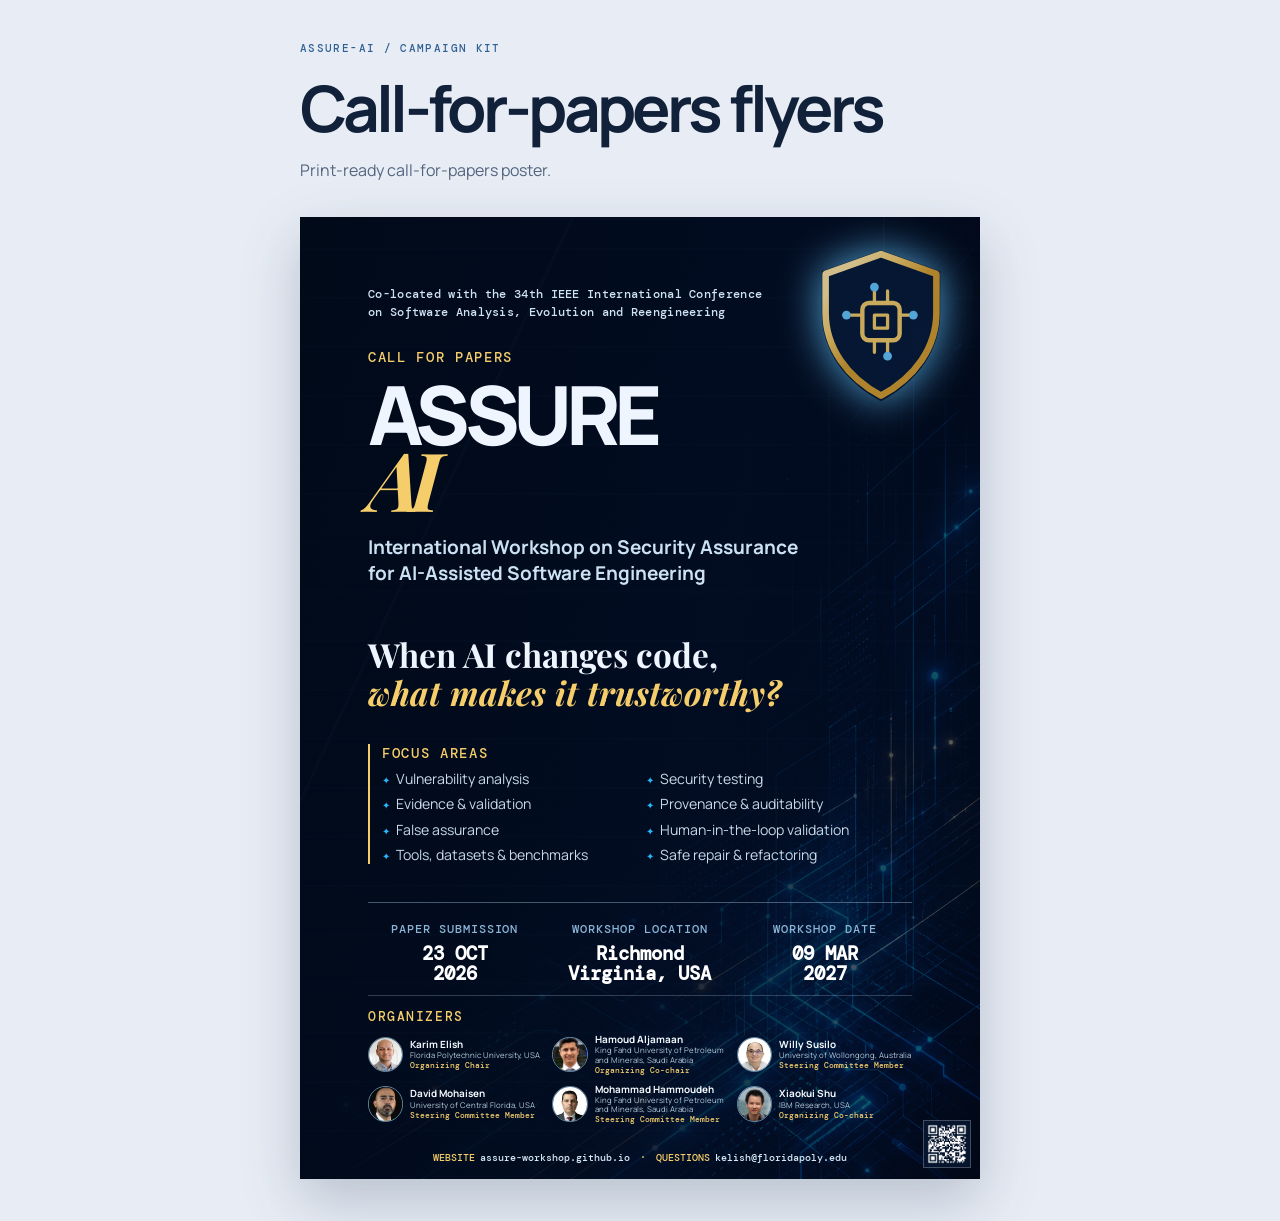
==== commit c34238a4: "Update flyer: add website QR code and topic entries Co-Authored-By: Claude Opus 5 <noreply@anthropic" ====
--- a/flyers/index.html
+++ b/flyers/index.html
@@ -30,6 +30,8 @@
             <li>Security testing</li>
             <li>Evidence &amp; validation</li>
             <li>Provenance &amp; auditability</li>
+            <li>False assurance</li>
+            <li>Human-in-the-loop validation</li>
             <li>Tools, datasets &amp; benchmarks</li>
             <li>Safe repair &amp; refactoring</li>
           </ul>
@@ -69,6 +71,9 @@
         <span>·</span>
         <span class="contact-item"><b>Questions</b><a href="mailto:kelish@floridapoly.edu">kelish@floridapoly.edu</a></span>
       </p>
+      <a class="workshop-qr" href="https://assure-workshop.github.io" aria-label="Visit the ASSURE-AI workshop website">
+        <img src="assets/workshop-website-qr-white.png" alt="QR code for the ASSURE-AI workshop website">
+      </a>
     </section>
 
   </main>
--- a/flyers/flyers.css
+++ b/flyers/flyers.css
@@ -16,7 +16,7 @@
 .poster-content { height:100%; padding:9% 10% 6%; display:flex; flex-direction:column; }.kicker { margin:0; color:#9fc6e6; display:flex; align-items:center; gap:9px; font-size:clamp(.86rem,2.05cqw,1rem); }.kicker span{width:22px;height:2px;background:var(--gold);display:inline-block}.saner-full{max-width:42em;margin:8px 0 0;color:#d0e3f5;font:500 clamp(.75rem,1.7cqw,.92rem)/1.45 "DM Mono",monospace;letter-spacing:.025em}.issue { color:var(--gold); margin:5% 0 0; font-size:clamp(.86rem,2.05cqw,1rem); }
 .poster h2 { margin:.18em 0 0; font-size:clamp(3.6rem,12cqw,5.25rem); line-height:.8; letter-spacing:-.08em; font-weight:800; } h2 i { font-family:"Playfair Display",serif; font-weight:700; color:var(--gold); letter-spacing:-.13em; }
 .poster .deck { max-width:23em; margin:1.15em 0 0; font-size:clamp(1.12rem,2.8cqw,1.38rem); line-height:1.36; font-weight:700; color:#cde1f5; }.poster .question { margin-top:9%; font:700 clamp(1.72rem,4.9cqw,2.35rem)/1.13 "Playfair Display",serif; }.question strong,.big-line strong,.x-bottom strong { color:var(--gold); font-style:italic; }
-.poster .copy { max-width:28em; margin:6% 0 0; font-size:clamp(1rem,2.35cqw,1.15rem); line-height:1.45; color:#bfd0e3; }.focus-areas{margin-top:10%;max-width:33em;border-left:2px solid var(--gold);padding-left:12px}.focus-areas p{margin:0 0 8px;color:var(--gold);font:500 clamp(.86rem,2.05cqw,1rem) "DM Mono",monospace;letter-spacing:.12em;text-transform:uppercase}.focus-areas ul{display:grid;grid-template-columns:1fr 1fr;gap:7px 14px;margin:0;padding:0;list-style:none}.focus-areas li{font-size:clamp(.88rem,2.05cqw,.98rem);line-height:1.3;color:#c9d9e8}.focus-areas li::before{content:"✦";color:var(--cyan);font-size:.72em;margin-right:6px}.bottom-panel{display:flex;flex:1;flex-direction:column;min-height:0;margin-top:7%;padding-top:18px;border-top:1px solid #a7c5df68}.event-details{display:grid;grid-template-columns:repeat(3,minmax(0,1fr));gap:12px;align-items:start}.event-details p{margin:0 0 7px;color:#8bb4d7;font:500 clamp(.76rem,1.7cqw,.9rem) "DM Mono",monospace;letter-spacing:.08em;text-transform:uppercase}.event-details strong{display:block;color:#fff;font:700 clamp(1.15rem,2.75cqw,1.48rem)/1.08 "DM Mono",monospace}.event-details small{display:block;margin-top:7px;color:#b9c9d8;font-size:clamp(.7rem,1.5cqw,.8rem);line-height:1.3}.bottom-lower{margin-top:auto;padding-top:12px;border-top:1px solid #a7c5df45}.organizers p{margin:0 0 9px;color:var(--gold);font:500 clamp(.82rem,1.85cqw,.96rem) "DM Mono",monospace;letter-spacing:.12em;text-transform:uppercase}.organizers ul{display:grid;grid-template-columns:1fr;gap:7px;margin:0;padding:0;list-style:none}.organizers li{font-size:clamp(.66rem,1.45cqw,.78rem);line-height:1.35;color:#d0e0ef}.organizers li::before{content:"·";color:var(--cyan);font-weight:700;margin-right:5px}.organizers li strong{color:#f0f6fc;font-weight:700}.organizers li span{color:#afc4d6}.side-label{position:absolute;right:1.5%;bottom:5%;writing-mode:vertical-rl;font:500 clamp(.72rem,1.55cqw,.84rem) "DM Mono",monospace;letter-spacing:.1em;color:#b9cde0a3}
+.poster .copy { max-width:28em; margin:6% 0 0; font-size:clamp(1rem,2.35cqw,1.15rem); line-height:1.45; color:#bfd0e3; }.focus-areas{margin-top:6%;max-width:33em;border-left:2px solid var(--gold);padding-left:12px}.focus-areas p{margin:0 0 8px;color:var(--gold);font:500 clamp(.86rem,2.05cqw,1rem) "DM Mono",monospace;letter-spacing:.12em;text-transform:uppercase}.focus-areas ul{display:grid;grid-template-columns:1fr 1fr;gap:7px 14px;margin:0;padding:0;list-style:none}.focus-areas li{font-size:clamp(.88rem,2.05cqw,.98rem);line-height:1.3;color:#c9d9e8}.focus-areas li::before{content:"✦";color:var(--cyan);font-size:.72em;margin-right:6px}.bottom-panel{display:flex;flex:1;flex-direction:column;min-height:0;margin-top:7%;padding-top:18px;border-top:1px solid #a7c5df68}.event-details{display:grid;grid-template-columns:repeat(3,minmax(0,1fr));gap:12px;align-items:start}.event-details p{margin:0 0 7px;color:#8bb4d7;font:500 clamp(.76rem,1.7cqw,.9rem) "DM Mono",monospace;letter-spacing:.08em;text-transform:uppercase}.event-details strong{display:block;color:#fff;font:700 clamp(1.15rem,2.75cqw,1.48rem)/1.08 "DM Mono",monospace}.event-details small{display:block;margin-top:7px;color:#b9c9d8;font-size:clamp(.7rem,1.5cqw,.8rem);line-height:1.3}.bottom-lower{margin-top:auto;padding-top:12px;border-top:1px solid #a7c5df45}.organizers p{margin:0 0 9px;color:var(--gold);font:500 clamp(.82rem,1.85cqw,.96rem) "DM Mono",monospace;letter-spacing:.12em;text-transform:uppercase}.organizers ul{display:grid;grid-template-columns:1fr;gap:7px;margin:0;padding:0;list-style:none}.organizers li{font-size:clamp(.66rem,1.45cqw,.78rem);line-height:1.35;color:#d0e0ef}.organizers li::before{content:"·";color:var(--cyan);font-weight:700;margin-right:5px}.organizers li strong{color:#f0f6fc;font-weight:700}.organizers li span{color:#afc4d6}.side-label{position:absolute;right:1.5%;bottom:5%;writing-mode:vertical-rl;font:500 clamp(.72rem,1.55cqw,.84rem) "DM Mono",monospace;letter-spacing:.1em;color:#b9cde0a3}
 .linkedin { width:min(100%,680px); aspect-ratio:1/1; }.social-content,.story-content{height:100%;padding:9%;display:flex;flex-direction:column}.social-content h2{font-size:clamp(4rem,11vw,7rem)}.big-line{font:700 clamp(1.5rem,3.5vw,2.6rem)/1.12 "Playfair Display",serif;margin:10% 0 0}.date-pill{margin-top:auto;display:flex;align-items:baseline;gap:8px;padding:11px 0;border-top:1px solid #abc8df70;border-bottom:1px solid #abc8df70}.date-pill b{font:500 clamp(.98rem,2vw,1.5rem) "DM Mono",monospace;color:white}.date-pill em{font:.65rem "DM Mono",monospace;color:var(--gold);font-style:normal}.tiny{font-size:.62rem;line-height:1.65;color:#b5c6d7;margin:16px 0 0}
 .x-card { grid-column:1/-1; aspect-ratio:1.91/1; }.x-card .visual{background-position:center 58%}.x-content{height:100%;padding:6% 7%;display:flex;flex-direction:column}.x-content h2{font-size:clamp(3.2rem,8vw,7rem)}.x-content .deck{margin-top:1em;max-width:34em}.x-bottom{display:flex;align-items:end;justify-content:space-between;gap:2em;margin-top:auto}.x-bottom p{margin:0;font:700 clamp(1.2rem,3vw,2.5rem)/1.08 "Playfair Display",serif}.x-bottom .date-pill{margin:0;min-width:200px;display:grid;gap:4px;border-bottom:0}.x-bottom .date-pill b{font-size:1rem}
 .story { width:min(100%,460px); justify-self:center; aspect-ratio:9/16; }.story .visual{background-position:57% center}.story-content{padding:12% 10%}.story h2{font-size:clamp(4rem,13vw,6rem)}.story .big-line{margin-top:20%}.story .date-pill{margin-top:auto;display:grid;gap:5px}.story .date-pill b{font-size:1.5rem;line-height:1}
@@ -38,6 +38,8 @@
 .workshop-contact { bottom:1.6%; gap:10px; font-size:clamp(.6rem,1.25cqw,.72rem); }
 .workshop-contact .contact-item { display:inline-flex; gap:5px; color:#d7e8f7; }
 .workshop-contact .contact-item b { color:var(--gold); font-weight:500; text-transform:uppercase; }
+.workshop-qr { position:absolute; right:1.4%; bottom:1.25%; z-index:2; display:block; width:clamp(36px,6.8cqw,46px); padding:3px; background:#06152d; line-height:0; box-shadow:0 0 0 1px #d7e8f74d; }
+.workshop-qr img { display:block; width:100%; height:auto; }
 
 @media(max-width:820px){main{display:block;padding:18px}.campaign-intro{margin:0 0 30px}.artboard{margin:0 auto 28px}.poster{max-width:510px}.x-card{aspect-ratio:1.35/1}.x-bottom{align-items:start;flex-direction:column}.x-bottom .date-pill{margin-top:10px}.poster-footer{font-size:.62rem}}
 @media print { @page{size:680px 961px;margin:0}*{-webkit-print-color-adjust:exact;print-color-adjust:exact}body{background:white}main{display:block;padding:0}.campaign-intro{display:none}.artboard{box-shadow:none;break-after:page;margin:0}.poster{width:680px;height:961px;aspect-ratio:auto}.linkedin,.x-card,.story{display:none} }
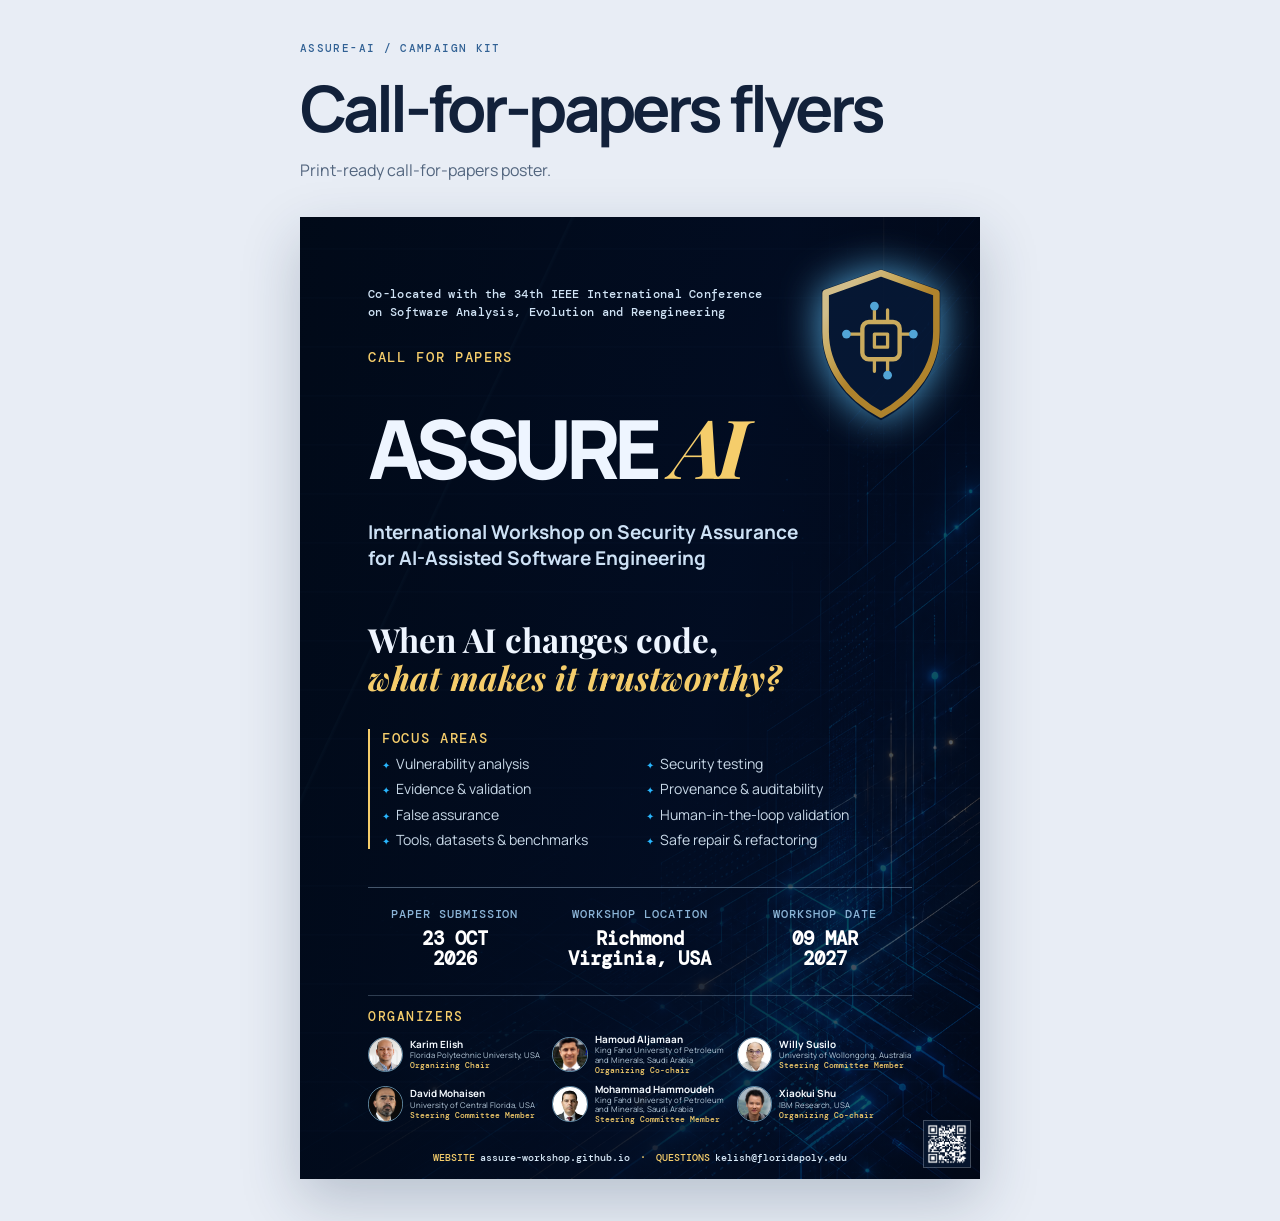
==== commit 00a6a741: "Update flyer Co-Authored-By: Claude Opus 5 <noreply@anthropic.com>" ====
--- a/flyers/index.html
+++ b/flyers/index.html
@@ -20,7 +20,7 @@
       <div class="poster-content">
         <p class="saner-full">Co-located with the 34th IEEE International Conference<br>on Software Analysis, Evolution and Reengineering</p>
         <p class="issue">CALL FOR PAPERS</p>
-        <h2>ASSURE<br><i>AI</i></h2>
+        <h2>ASSURE <i>AI</i></h2>
         <p class="deck">International Workshop on Security Assurance for AI-Assisted Software Engineering</p>
         <div class="question">When AI changes code,<br><strong>what makes it trustworthy?</strong></div>
         <section class="focus-areas" aria-label="Focus areas">
--- a/flyers/flyers.css
+++ b/flyers/flyers.css
@@ -12,10 +12,10 @@
 .visual { position:absolute; inset:0; background-image:linear-gradient(100deg,rgba(1,10,25,.98) 2%,rgba(2,13,35,.91) 58%,rgba(2,10,28,.56) 100%),url('assets/blueprint-backdrop.png'); background-size:cover; background-position:center; z-index:-2; }
 .mesh { position:absolute; inset:0; z-index:-1; opacity:.22; background:linear-gradient(115deg,transparent 24%,#4ebeff1c 24.1%,transparent 24.4%),repeating-linear-gradient(0deg,transparent 0 47px,#52b6ff0c 48px 49px); mix-blend-mode:screen; }
 .poster { grid-row:span 2; width:min(100%,680px); aspect-ratio:210/297; justify-self:center; container-type:inline-size; }
-.poster::after { content:""; position:absolute; z-index:-1; width:25%; aspect-ratio:1; right:2%; top:2.5%; background:url('assets/assure-ai-icon.svg') center/contain no-repeat; opacity:.82; filter:drop-shadow(0 0 20px #64c7ff); pointer-events:none; }
+.poster::after { content:""; position:absolute; z-index:-1; width:25%; aspect-ratio:1; right:2%; top:4.5%; background:url('assets/assure-ai-icon.svg') center/contain no-repeat; opacity:.82; filter:drop-shadow(0 0 20px #64c7ff); pointer-events:none; }
 .poster-content { height:100%; padding:9% 10% 6%; display:flex; flex-direction:column; }.kicker { margin:0; color:#9fc6e6; display:flex; align-items:center; gap:9px; font-size:clamp(.86rem,2.05cqw,1rem); }.kicker span{width:22px;height:2px;background:var(--gold);display:inline-block}.saner-full{max-width:42em;margin:8px 0 0;color:#d0e3f5;font:500 clamp(.75rem,1.7cqw,.92rem)/1.45 "DM Mono",monospace;letter-spacing:.025em}.issue { color:var(--gold); margin:5% 0 0; font-size:clamp(.86rem,2.05cqw,1rem); }
-.poster h2 { margin:.18em 0 0; font-size:clamp(3.6rem,12cqw,5.25rem); line-height:.8; letter-spacing:-.08em; font-weight:800; } h2 i { font-family:"Playfair Display",serif; font-weight:700; color:var(--gold); letter-spacing:-.13em; }
-.poster .deck { max-width:23em; margin:1.15em 0 0; font-size:clamp(1.12rem,2.8cqw,1.38rem); line-height:1.36; font-weight:700; color:#cde1f5; }.poster .question { margin-top:9%; font:700 clamp(1.72rem,4.9cqw,2.35rem)/1.13 "Playfair Display",serif; }.question strong,.big-line strong,.x-bottom strong { color:var(--gold); font-style:italic; }
+.poster h2 { position:relative; top:8px; margin:.48em 0 0; font-size:clamp(3.6rem,12cqw,5.25rem); line-height:.8; letter-spacing:-.08em; font-weight:800; } h2 i { font-family:"Playfair Display",serif; font-weight:700; color:var(--gold); letter-spacing:-.1em; margin-left:.08em; }
+.poster .deck { max-width:23em; margin:2.5em 0 0; font-size:clamp(1.12rem,2.8cqw,1.38rem); line-height:1.36; font-weight:700; color:#cde1f5; }.poster .question { margin-top:9%; font:700 clamp(1.72rem,4.9cqw,2.35rem)/1.13 "Playfair Display",serif; }.question strong,.big-line strong,.x-bottom strong { color:var(--gold); font-style:italic; }
 .poster .copy { max-width:28em; margin:6% 0 0; font-size:clamp(1rem,2.35cqw,1.15rem); line-height:1.45; color:#bfd0e3; }.focus-areas{margin-top:6%;max-width:33em;border-left:2px solid var(--gold);padding-left:12px}.focus-areas p{margin:0 0 8px;color:var(--gold);font:500 clamp(.86rem,2.05cqw,1rem) "DM Mono",monospace;letter-spacing:.12em;text-transform:uppercase}.focus-areas ul{display:grid;grid-template-columns:1fr 1fr;gap:7px 14px;margin:0;padding:0;list-style:none}.focus-areas li{font-size:clamp(.88rem,2.05cqw,.98rem);line-height:1.3;color:#c9d9e8}.focus-areas li::before{content:"✦";color:var(--cyan);font-size:.72em;margin-right:6px}.bottom-panel{display:flex;flex:1;flex-direction:column;min-height:0;margin-top:7%;padding-top:18px;border-top:1px solid #a7c5df68}.event-details{display:grid;grid-template-columns:repeat(3,minmax(0,1fr));gap:12px;align-items:start}.event-details p{margin:0 0 7px;color:#8bb4d7;font:500 clamp(.76rem,1.7cqw,.9rem) "DM Mono",monospace;letter-spacing:.08em;text-transform:uppercase}.event-details strong{display:block;color:#fff;font:700 clamp(1.15rem,2.75cqw,1.48rem)/1.08 "DM Mono",monospace}.event-details small{display:block;margin-top:7px;color:#b9c9d8;font-size:clamp(.7rem,1.5cqw,.8rem);line-height:1.3}.bottom-lower{margin-top:auto;padding-top:12px;border-top:1px solid #a7c5df45}.organizers p{margin:0 0 9px;color:var(--gold);font:500 clamp(.82rem,1.85cqw,.96rem) "DM Mono",monospace;letter-spacing:.12em;text-transform:uppercase}.organizers ul{display:grid;grid-template-columns:1fr;gap:7px;margin:0;padding:0;list-style:none}.organizers li{font-size:clamp(.66rem,1.45cqw,.78rem);line-height:1.35;color:#d0e0ef}.organizers li::before{content:"·";color:var(--cyan);font-weight:700;margin-right:5px}.organizers li strong{color:#f0f6fc;font-weight:700}.organizers li span{color:#afc4d6}.side-label{position:absolute;right:1.5%;bottom:5%;writing-mode:vertical-rl;font:500 clamp(.72rem,1.55cqw,.84rem) "DM Mono",monospace;letter-spacing:.1em;color:#b9cde0a3}
 .linkedin { width:min(100%,680px); aspect-ratio:1/1; }.social-content,.story-content{height:100%;padding:9%;display:flex;flex-direction:column}.social-content h2{font-size:clamp(4rem,11vw,7rem)}.big-line{font:700 clamp(1.5rem,3.5vw,2.6rem)/1.12 "Playfair Display",serif;margin:10% 0 0}.date-pill{margin-top:auto;display:flex;align-items:baseline;gap:8px;padding:11px 0;border-top:1px solid #abc8df70;border-bottom:1px solid #abc8df70}.date-pill b{font:500 clamp(.98rem,2vw,1.5rem) "DM Mono",monospace;color:white}.date-pill em{font:.65rem "DM Mono",monospace;color:var(--gold);font-style:normal}.tiny{font-size:.62rem;line-height:1.65;color:#b5c6d7;margin:16px 0 0}
 .x-card { grid-column:1/-1; aspect-ratio:1.91/1; }.x-card .visual{background-position:center 58%}.x-content{height:100%;padding:6% 7%;display:flex;flex-direction:column}.x-content h2{font-size:clamp(3.2rem,8vw,7rem)}.x-content .deck{margin-top:1em;max-width:34em}.x-bottom{display:flex;align-items:end;justify-content:space-between;gap:2em;margin-top:auto}.x-bottom p{margin:0;font:700 clamp(1.2rem,3vw,2.5rem)/1.08 "Playfair Display",serif}.x-bottom .date-pill{margin:0;min-width:200px;display:grid;gap:4px;border-bottom:0}.x-bottom .date-pill b{font-size:1rem}
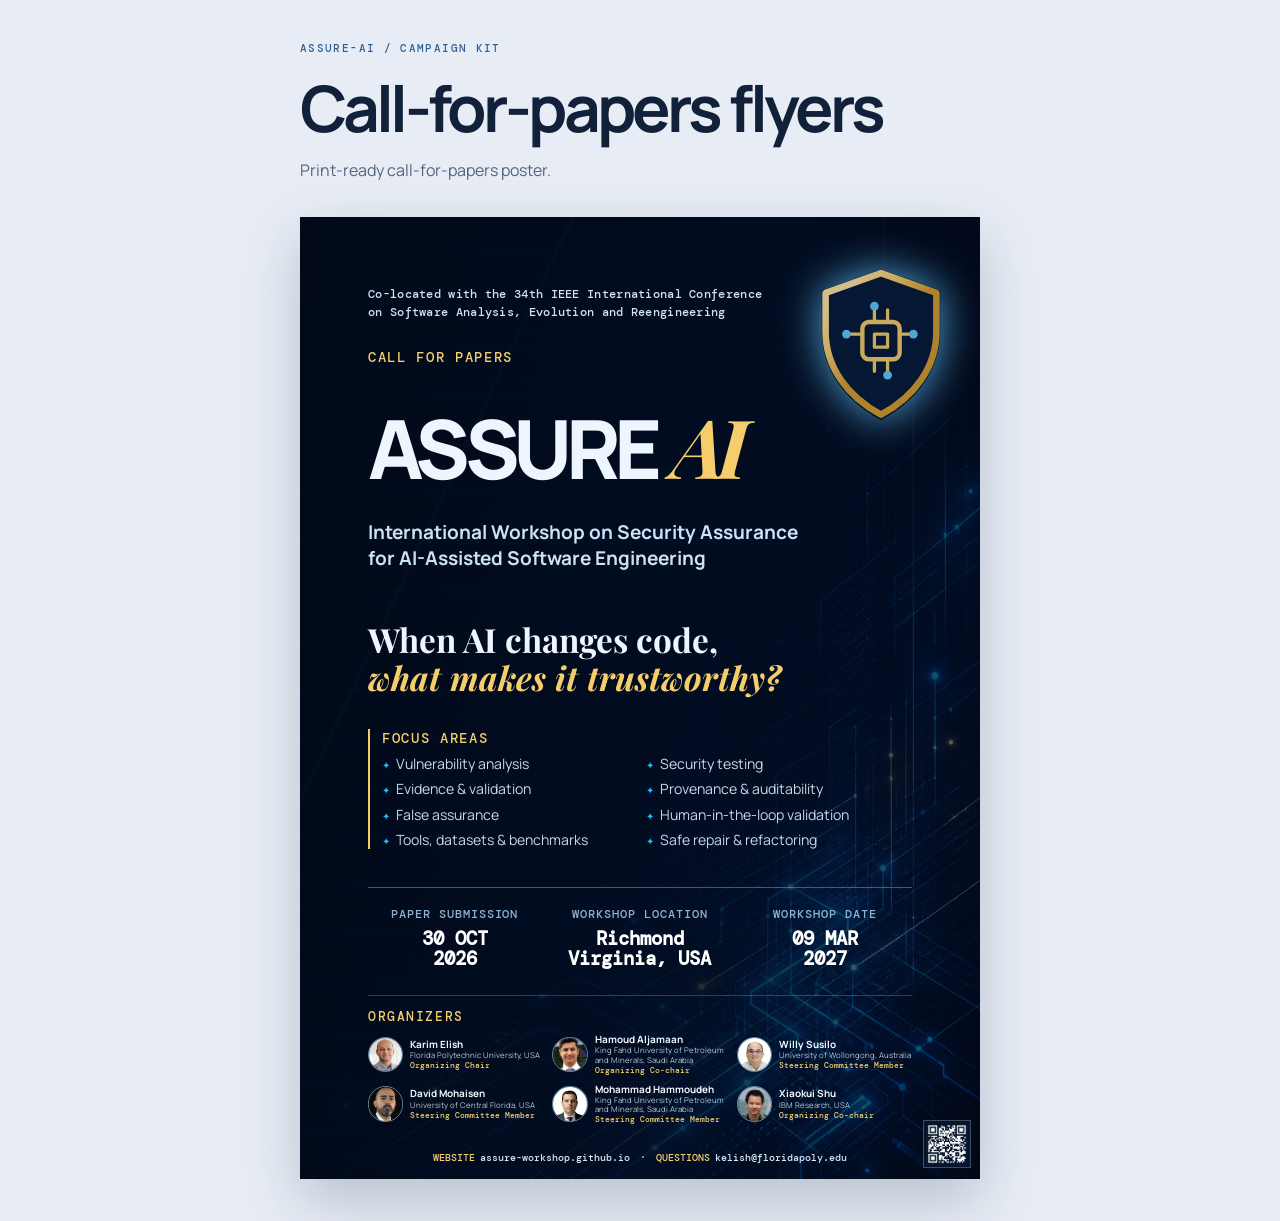
==== commit 792971ac: "Update flyer with extended paper submission deadline Co-Authored-By: Claude Opus 5.5 <noreply@anthro" ====
--- a/flyers/index.html
+++ b/flyers/index.html
@@ -40,7 +40,7 @@
           <div class="event-details">
             <div class="event-submission">
               <p>Paper submission</p>
-              <strong>23 OCT<br>2026</strong>
+              <strong>30 OCT<br>2026</strong>
             </div>
             <div class="event-location">
               <p>Workshop location</p>
